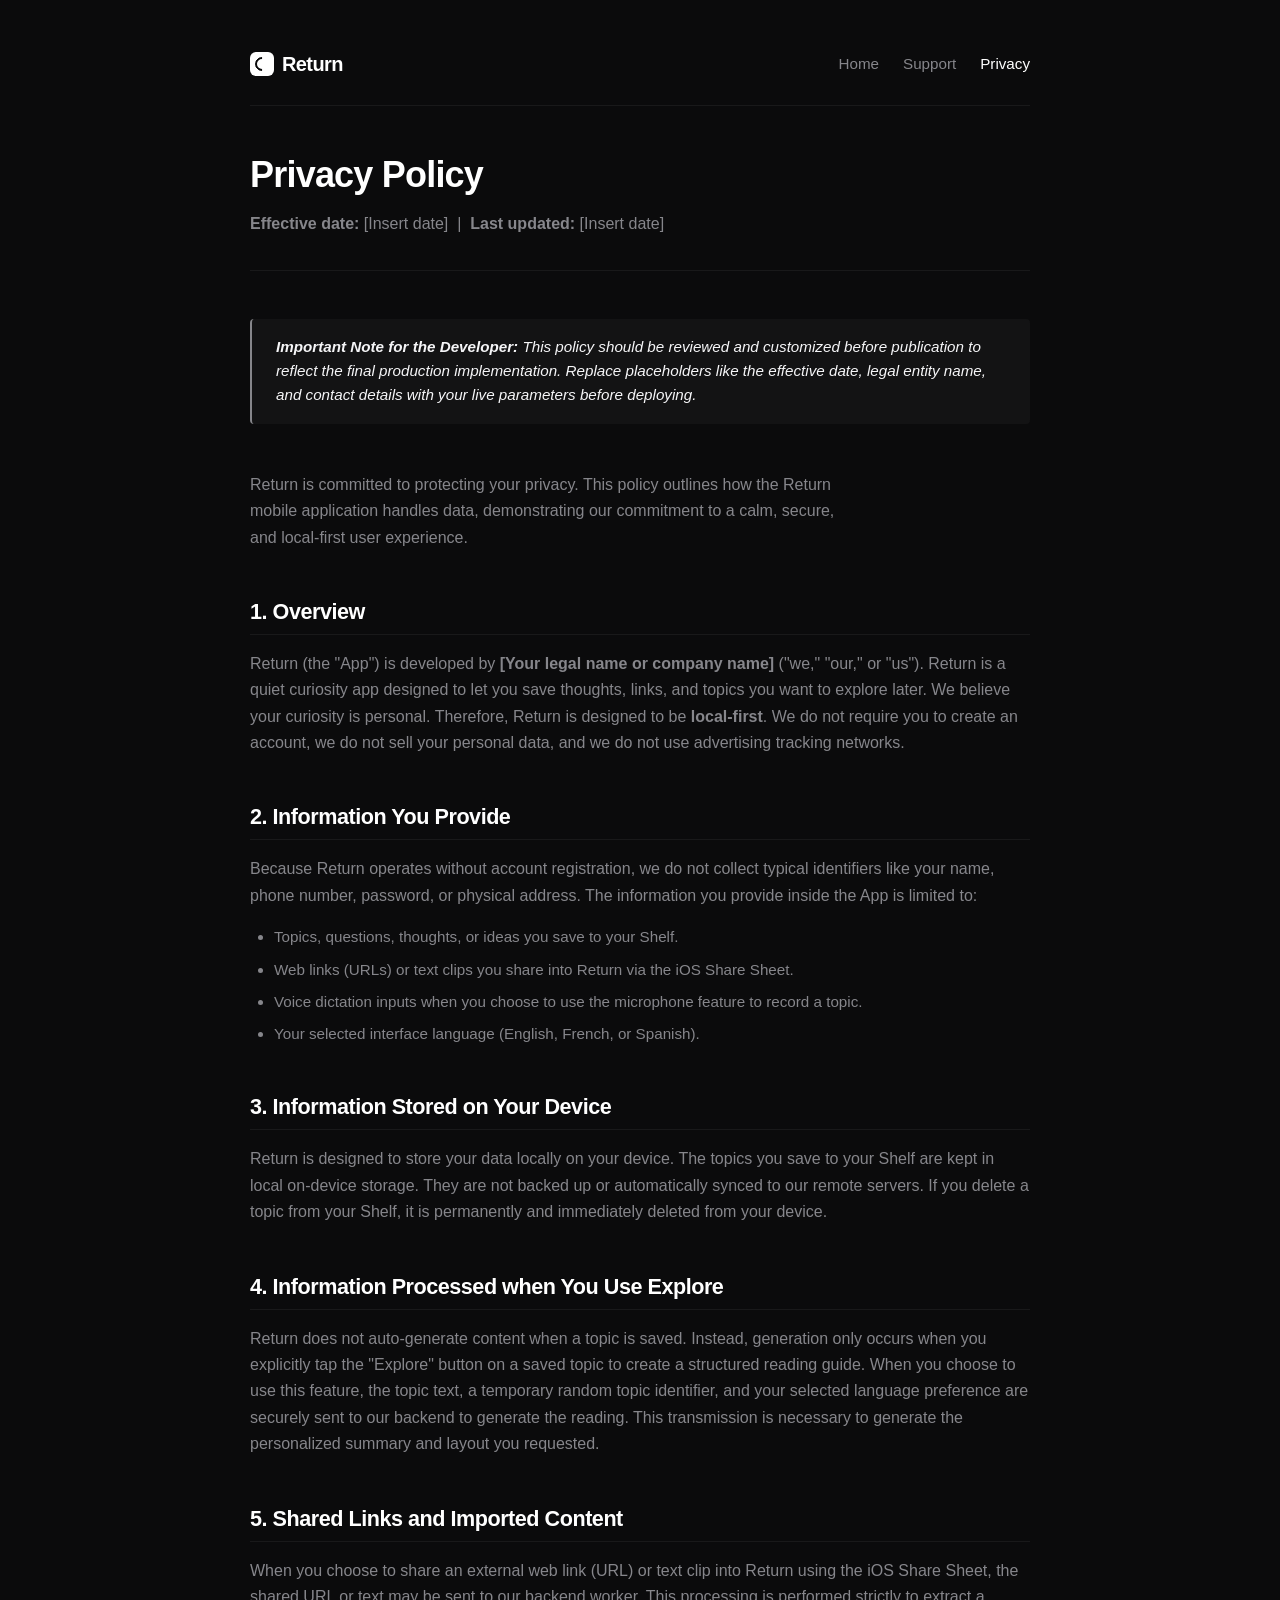
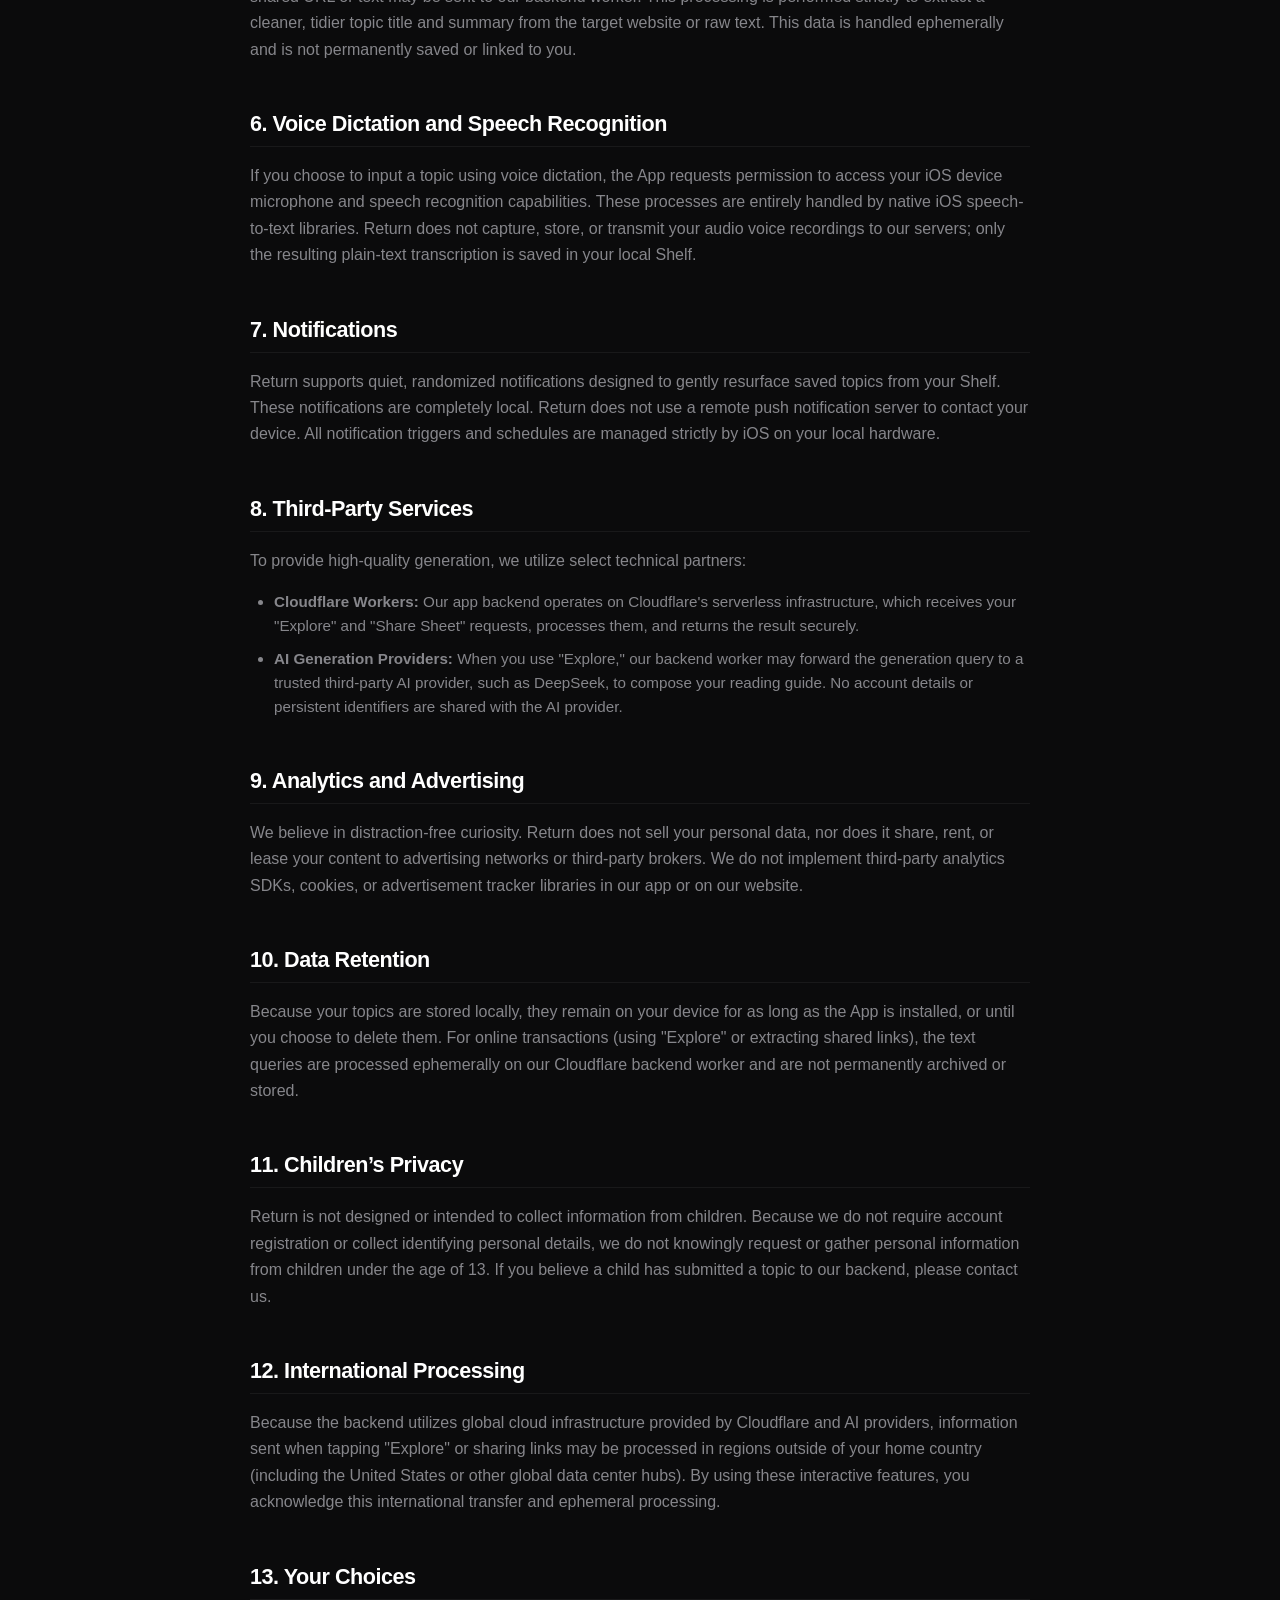
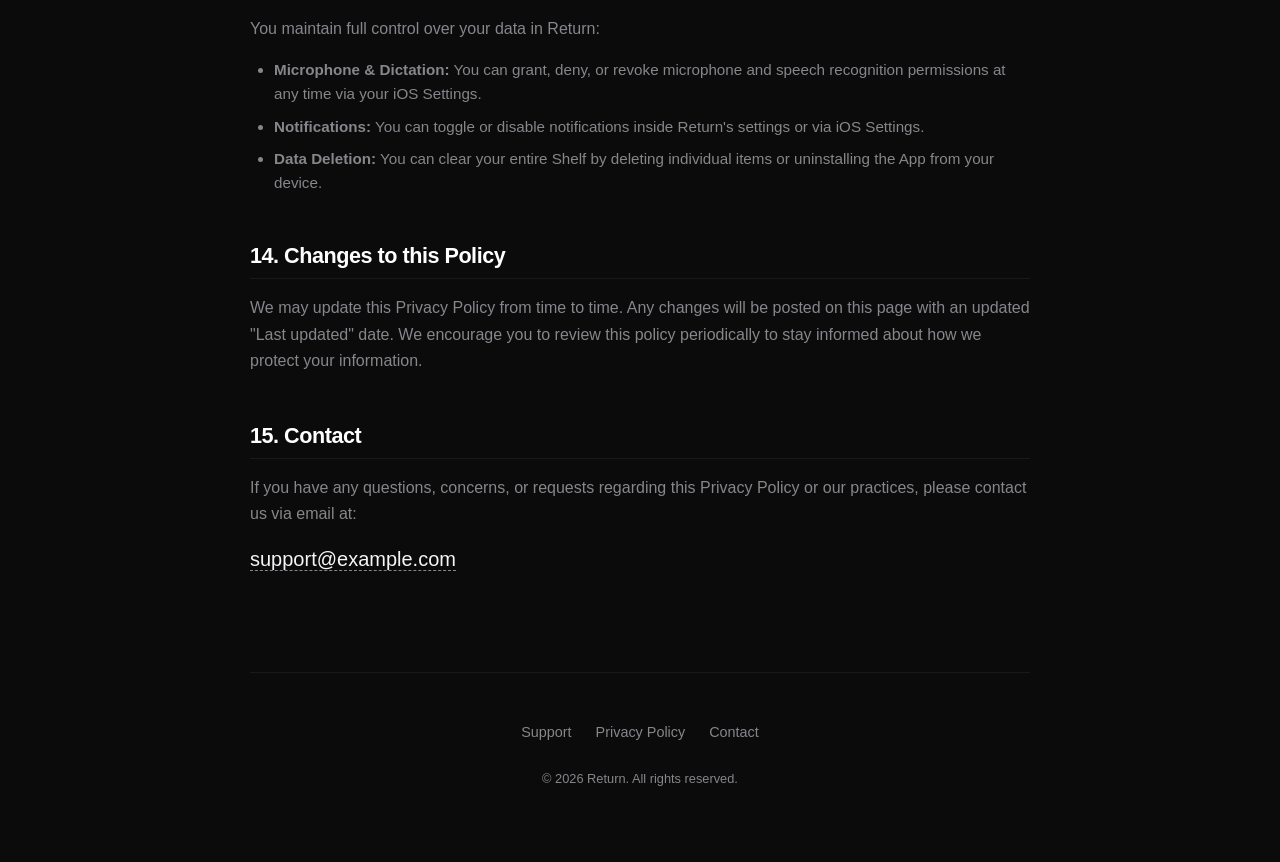
==== privacy/index.html @ 17166a68 "Initial commit: Return website setup" ====
<!DOCTYPE html>
<html lang="en">
<head>
  <meta charset="UTF-8">
  <meta name="viewport" content="width=device-width, initial-scale=1.0">
  <title>Privacy Policy — Return</title>
  
  <!-- SEO & Basic Metadata -->
  <meta name="description" content="Read the Privacy Policy for the Return app. Understand our local-first approach to saving topics, how dictation and notifications work, and when data is processed.">
  <meta name="theme-color" content="#0b0b0c">
  <link rel="stylesheet" href="../assets/styles.css">
  
  <!-- Open Graph / Facebook -->
  <meta property="og:type" content="website">
  <meta property="og:title" content="Privacy Policy — Return">
  <meta property="og:description" content="Read the Privacy Policy for the Return app. Understand our local-first approach to saving topics, how dictation and notifications work, and when data is processed.">
  <meta property="og:site_name" content="Return">
  
  <!-- Twitter -->
  <meta name="twitter:card" content="summary">
  <meta name="twitter:title" content="Privacy Policy — Return">
  <meta name="twitter:description" content="Read the Privacy Policy for the Return app. Understand our local-first approach to saving topics, how dictation and notifications work, and when data is processed.">
</head>
<body>

  <!-- Premium Header -->
  <header>
    <a href="../" class="logo" aria-label="Return Home">
      <span class="logo-icon" aria-hidden="true"></span>
      <span>Return</span>
    </a>
    <nav class="nav-links" aria-label="Main Navigation">
      <a href="../">Home</a>
      <a href="../support/">Support</a>
      <a href="./" class="active">Privacy</a>
    </nav>
  </header>

  <!-- Main Content Area -->
  <main>
    <article class="policy-content">
      <h1>Privacy Policy</h1>
      
      <div class="policy-meta">
        <p><strong>Effective date:</strong> [Insert date] &nbsp;|&nbsp; <strong>Last updated:</strong> [Insert date]</p>
      </div>

      <div class="policy-disclaimer">
        <strong>Important Note for the Developer:</strong> This policy should be reviewed and customized before publication to reflect the final production implementation. Replace placeholders like the effective date, legal entity name, and contact details with your live parameters before deploying.
      </div>

      <p class="lead">Return is committed to protecting your privacy. This policy outlines how the Return mobile application handles data, demonstrating our commitment to a calm, secure, and local-first user experience.</p>

      <!-- Section 1: Overview -->
      <section>
        <h2>1. Overview</h2>
        <p>Return (the "App") is developed by <strong>[Your legal name or company name]</strong> ("we," "our," or "us"). Return is a quiet curiosity app designed to let you save thoughts, links, and topics you want to explore later. We believe your curiosity is personal. Therefore, Return is designed to be <strong>local-first</strong>. We do not require you to create an account, we do not sell your personal data, and we do not use advertising tracking networks.</p>
      </section>

      <!-- Section 2: Information You Provide -->
      <section>
        <h2>2. Information You Provide</h2>
        <p>Because Return operates without account registration, we do not collect typical identifiers like your name, phone number, password, or physical address. The information you provide inside the App is limited to:</p>
        <ul>
          <li>Topics, questions, thoughts, or ideas you save to your Shelf.</li>
          <li>Web links (URLs) or text clips you share into Return via the iOS Share Sheet.</li>
          <li>Voice dictation inputs when you choose to use the microphone feature to record a topic.</li>
          <li>Your selected interface language (English, French, or Spanish).</li>
        </ul>
      </section>

      <!-- Section 3: Information Stored on Your Device -->
      <section>
        <h2>3. Information Stored on Your Device</h2>
        <p>Return is designed to store your data locally on your device. The topics you save to your Shelf are kept in local on-device storage. They are not backed up or automatically synced to our remote servers. If you delete a topic from your Shelf, it is permanently and immediately deleted from your device.</p>
      </section>

      <!-- Section 4: Information Processed when You Use Explore -->
      <section>
        <h2>4. Information Processed when You Use Explore</h2>
        <p>Return does not auto-generate content when a topic is saved. Instead, generation only occurs when you explicitly tap the "Explore" button on a saved topic to create a structured reading guide. When you choose to use this feature, the topic text, a temporary random topic identifier, and your selected language preference are securely sent to our backend to generate the reading. This transmission is necessary to generate the personalized summary and layout you requested.</p>
      </section>

      <!-- Section 5: Shared Links and Imported Content -->
      <section>
        <h2>5. Shared Links and Imported Content</h2>
        <p>When you choose to share an external web link (URL) or text clip into Return using the iOS Share Sheet, the shared URL or text may be sent to our backend worker. This processing is performed strictly to extract a cleaner, tidier topic title and summary from the target website or raw text. This data is handled ephemerally and is not permanently saved or linked to you.</p>
      </section>

      <!-- Section 6: Voice Dictation and Speech Recognition -->
      <section>
        <h2>6. Voice Dictation and Speech Recognition</h2>
        <p>If you choose to input a topic using voice dictation, the App requests permission to access your iOS device microphone and speech recognition capabilities. These processes are entirely handled by native iOS speech-to-text libraries. Return does not capture, store, or transmit your audio voice recordings to our servers; only the resulting plain-text transcription is saved in your local Shelf.</p>
      </section>

      <!-- Section 7: Notifications -->
      <section>
        <h2>7. Notifications</h2>
        <p>Return supports quiet, randomized notifications designed to gently resurface saved topics from your Shelf. These notifications are completely local. Return does not use a remote push notification server to contact your device. All notification triggers and schedules are managed strictly by iOS on your local hardware.</p>
      </section>

      <!-- Section 8: Third-Party Services -->
      <section>
        <h2>8. Third-Party Services</h2>
        <p>To provide high-quality generation, we utilize select technical partners:</p>
        <ul>
          <li><strong>Cloudflare Workers:</strong> Our app backend operates on Cloudflare's serverless infrastructure, which receives your "Explore" and "Share Sheet" requests, processes them, and returns the result securely.</li>
          <li><strong>AI Generation Providers:</strong> When you use "Explore," our backend worker may forward the generation query to a trusted third-party AI provider, such as DeepSeek, to compose your reading guide. No account details or persistent identifiers are shared with the AI provider.</li>
        </ul>
      </section>

      <!-- Section 9: Analytics and Advertising -->
      <section>
        <h2>9. Analytics and Advertising</h2>
        <p>We believe in distraction-free curiosity. Return does not sell your personal data, nor does it share, rent, or lease your content to advertising networks or third-party brokers. We do not implement third-party analytics SDKs, cookies, or advertisement tracker libraries in our app or on our website.</p>
      </section>

      <!-- Section 10: Data Retention -->
      <section>
        <h2>10. Data Retention</h2>
        <p>Because your topics are stored locally, they remain on your device for as long as the App is installed, or until you choose to delete them. For online transactions (using "Explore" or extracting shared links), the text queries are processed ephemerally on our Cloudflare backend worker and are not permanently archived or stored.</p>
      </section>

      <!-- Section 11: Children’s Privacy -->
      <section>
        <h2>11. Children’s Privacy</h2>
        <p>Return is not designed or intended to collect information from children. Because we do not require account registration or collect identifying personal details, we do not knowingly request or gather personal information from children under the age of 13. If you believe a child has submitted a topic to our backend, please contact us.</p>
      </section>

      <!-- Section 12: International Processing -->
      <section>
        <h2>12. International Processing</h2>
        <p>Because the backend utilizes global cloud infrastructure provided by Cloudflare and AI providers, information sent when tapping "Explore" or sharing links may be processed in regions outside of your home country (including the United States or other global data center hubs). By using these interactive features, you acknowledge this international transfer and ephemeral processing.</p>
      </section>

      <!-- Section 13: Your Choices -->
      <section>
        <h2>13. Your Choices</h2>
        <p>You maintain full control over your data in Return:</p>
        <ul>
          <li><strong>Microphone & Dictation:</strong> You can grant, deny, or revoke microphone and speech recognition permissions at any time via your iOS Settings.</li>
          <li><strong>Notifications:</strong> You can toggle or disable notifications inside Return's settings or via iOS Settings.</li>
          <li><strong>Data Deletion:</strong> You can clear your entire Shelf by deleting individual items or uninstalling the App from your device.</li>
        </ul>
      </section>

      <!-- Section 14: Changes to this Policy -->
      <section>
        <h2>14. Changes to this Policy</h2>
        <p>We may update this Privacy Policy from time to time. Any changes will be posted on this page with an updated "Last updated" date. We encourage you to review this policy periodically to stay informed about how we protect your information.</p>
      </section>

      <!-- Section 15: Contact -->
      <section>
        <h2>15. Contact</h2>
        <p>If you have any questions, concerns, or requests regarding this Privacy Policy or our practices, please contact us via email at:</p>
        <p><a href="mailto:support@example.com" class="contact-email">support@example.com</a></p>
      </section>
    </article>
  </main>

  <!-- Footer -->
  <footer>
    <nav class="footer-links" aria-label="Footer Navigation">
      <a href="../support/">Support</a>
      <a href="./">Privacy Policy</a>
      <a href="mailto:support@example.com">Contact</a>
    </nav>
    <p class="copyright">&copy; 2026 Return. All rights reserved.</p>
  </footer>

</body>
</html>
---- assets/styles.css ----
/*
 * Return App - Unified Premium Stylesheet
 * Calm, minimal, editorial design system
 * Dark mode first, system-font based, highly readable.
 */

:root {
  /* Color Palette */
  --bg-color: #0b0b0c;
  --text-color: #f5f5f7;
  --text-muted: #86868b;
  --card-bg: #141416;
  --border-color: rgba(255, 255, 255, 0.06);
  --border-hover-color: rgba(255, 255, 255, 0.12);
  --link-color: #f5f5f7;
  --link-hover-color: #a1a1a6;
  --accent-color: #ffffff;
  
  /* Layout Metrics */
  --max-width: 780px;
  --border-radius: 16px;
  --spacing-xs: 8px;
  --spacing-sm: 16px;
  --spacing-md: 24px;
  --spacing-lg: 48px;
  --spacing-xl: 80px;
  
  /* Typography Stack */
  --font-stack: -apple-system, BlinkMacSystemFont, "SF Pro Display", "SF Pro Text", "Segoe UI", Roboto, Helvetica, Arial, sans-serif;
  --font-serif: Georgia, serif;
}

/* CSS Reset */
*, *::before, *::after {
  box-sizing: border-box;
  margin: 0;
  padding: 0;
}

html {
  font-family: var(--font-stack);
  background-color: var(--bg-color);
  color: var(--text-color);
  line-height: 1.6;
  -webkit-font-smoothing: antialiased;
  -moz-osx-font-smoothing: grayscale;
  scroll-behavior: smooth;
  text-rendering: optimizeLegibility;
}

body {
  min-height: 100vh;
  display: flex;
  flex-direction: column;
  padding: 0 var(--spacing-md);
}

/* Base Semantic Layout */
header, main, footer {
  width: 100%;
  max-width: var(--max-width);
  margin-left: auto;
  margin-right: auto;
}

header {
  padding-top: var(--spacing-lg);
  padding-bottom: var(--spacing-md);
  display: flex;
  align-items: center;
  justify-content: space-between;
  border-bottom: 1px solid var(--border-color);
}

main {
  flex: 1;
  padding-top: var(--spacing-lg);
  padding-bottom: var(--spacing-lg);
}

footer {
  padding-top: var(--spacing-lg);
  padding-bottom: var(--spacing-lg);
  border-top: 1px solid var(--border-color);
  display: flex;
  flex-direction: column;
  gap: var(--spacing-md);
  align-items: center;
  text-align: center;
}

/* Typography elements */
h1, h2, h3, h4 {
  font-weight: 600;
  letter-spacing: -0.022em;
  color: var(--accent-color);
}

h1 {
  font-size: 2.25rem;
  line-height: 1.15;
  margin-bottom: var(--spacing-sm);
}

h2 {
  font-size: 1.5rem;
  line-height: 1.25;
  margin-top: var(--spacing-lg);
  margin-bottom: var(--spacing-sm);
}

h3 {
  font-size: 1.15rem;
  line-height: 1.3;
  margin-bottom: var(--spacing-xs);
}

p {
  color: var(--text-muted);
  font-size: 1.05rem;
  margin-bottom: var(--spacing-md);
}

/* Custom editorial style for body paragraphs */
.lead {
  font-size: 1.2rem;
  line-height: 1.5;
  color: var(--text-color);
  font-weight: 400;
  max-width: 600px;
}

/* Interactive Navigation Link Styles */
a {
  color: var(--link-color);
  text-decoration: none;
  transition: color 0.2s ease, border-color 0.2s ease;
  border-bottom: 1px solid transparent;
}

a:hover {
  color: var(--link-hover-color);
}

/* Logo styling */
.logo {
  font-weight: 600;
  font-size: 1.25rem;
  color: var(--accent-color);
  letter-spacing: -0.03em;
  display: flex;
  align-items: center;
  gap: var(--spacing-xs);
}

.logo-icon {
  width: 24px;
  height: 24px;
  background-color: var(--accent-color);
  border-radius: 6px;
  display: inline-block;
  position: relative;
}

/* Minimal curved arrow inside logo representing "Return" */
.logo-icon::after {
  content: "";
  position: absolute;
  top: 5px;
  left: 5px;
  width: 14px;
  height: 14px;
  border: 2px solid var(--bg-color);
  border-right-color: transparent;
  border-bottom-color: transparent;
  border-radius: 50%;
  transform: rotate(-45deg);
}

.nav-links {
  display: flex;
  gap: var(--spacing-md);
  font-size: 0.95rem;
}

.nav-links a {
  color: var(--text-muted);
}

.nav-links a.active, .nav-links a:hover {
  color: var(--accent-color);
}

/* Feature grid and cards */
.hero {
  margin-bottom: var(--spacing-xl);
}

.hero h1 {
  font-size: 3rem;
  font-weight: 700;
  margin-bottom: var(--spacing-md);
  letter-spacing: -0.04em;
}

.feature-grid {
  display: grid;
  grid-template-columns: 1fr;
  gap: var(--spacing-md);
  margin-top: var(--spacing-lg);
}

@media (min-width: 640px) {
  .feature-grid {
    grid-template-columns: repeat(3, 1fr);
  }
}

.card {
  background-color: var(--card-bg);
  border: 1px solid var(--border-color);
  border-radius: var(--border-radius);
  padding: var(--spacing-md);
  transition: transform 0.25s cubic-bezier(0.16, 1, 0.3, 1), border-color 0.25s ease;
  display: flex;
  flex-direction: column;
  gap: var(--spacing-xs);
}

.card:hover {
  border-color: var(--border-hover-color);
  transform: translateY(-2px);
}

.card h3 {
  margin-bottom: 4px;
  color: var(--accent-color);
}

.card p {
  font-size: 0.95rem;
  margin-bottom: 0;
}

/* Contact Info Box */
.contact-banner {
  background-color: var(--card-bg);
  border: 1px solid var(--border-color);
  border-radius: var(--border-radius);
  padding: var(--spacing-md) var(--spacing-lg);
  margin-top: var(--spacing-md);
  margin-bottom: var(--spacing-lg);
  text-align: center;
}

.contact-banner h2 {
  margin-top: 0;
  font-size: 1.35rem;
}

.contact-email {
  font-size: 1.25rem;
  font-weight: 500;
  border-bottom: 1px dashed var(--text-muted);
}

/* FAQ Layout (Editorial Accordion/List) */
.faq-list {
  display: flex;
  flex-direction: column;
  gap: var(--spacing-md);
  margin-top: var(--spacing-lg);
}

.faq-item {
  border-bottom: 1px solid var(--border-color);
  padding-bottom: var(--spacing-md);
}

.faq-item:last-child {
  border-bottom: none;
}

.faq-item h3 {
  font-size: 1.15rem;
  margin-bottom: var(--spacing-xs);
  color: var(--accent-color);
}

.faq-item p {
  font-size: 1rem;
  margin-bottom: 0;
}

/* Document/Policy Layout */
.policy-meta {
  font-size: 0.9rem;
  color: var(--text-muted);
  margin-bottom: var(--spacing-lg);
  border-bottom: 1px solid var(--border-color);
  padding-bottom: var(--spacing-sm);
}

.policy-content section {
  margin-bottom: var(--spacing-lg);
}

.policy-content h2 {
  font-size: 1.35rem;
  margin-top: var(--spacing-lg);
  border-bottom: 1px solid var(--border-color);
  padding-bottom: var(--spacing-xs);
}

.policy-content p {
  font-size: 1rem;
  margin-bottom: var(--spacing-sm);
  color: var(--text-muted);
  line-height: 1.65;
}

.policy-content ul {
  margin-left: var(--spacing-md);
  margin-bottom: var(--spacing-md);
  color: var(--text-muted);
}

.policy-content li {
  margin-bottom: var(--spacing-xs);
  font-size: 0.95rem;
}

.policy-disclaimer {
  background-color: rgba(229, 229, 234, 0.03);
  border-left: 2px solid var(--text-muted);
  padding: var(--spacing-sm) var(--spacing-md);
  border-radius: 4px;
  font-style: italic;
  font-size: 0.95rem;
  margin-bottom: var(--spacing-lg);
}

/* 404 Styling */
.not-found {
  text-align: center;
  padding: var(--spacing-xl) 0;
  display: flex;
  flex-direction: column;
  align-items: center;
  justify-content: center;
}

.not-found h1 {
  font-size: 4rem;
  font-weight: 700;
  margin-bottom: var(--spacing-xs);
}

.not-found p {
  max-width: 400px;
  margin-bottom: var(--spacing-lg);
}

.btn {
  display: inline-block;
  background-color: var(--accent-color);
  color: var(--bg-color);
  font-weight: 500;
  padding: 12px 24px;
  border-radius: var(--border-radius);
  transition: opacity 0.2s ease, transform 0.2s ease;
}

.btn:hover {
  opacity: 0.9;
  color: var(--bg-color);
  transform: scale(0.98);
}

/* Footer layout details */
.footer-links {
  display: flex;
  gap: var(--spacing-md);
  font-size: 0.9rem;
}

.footer-links a {
  color: var(--text-muted);
}

.footer-links a:hover {
  color: var(--accent-color);
}

.copyright {
  font-size: 0.8rem;
  color: var(--text-muted);
}
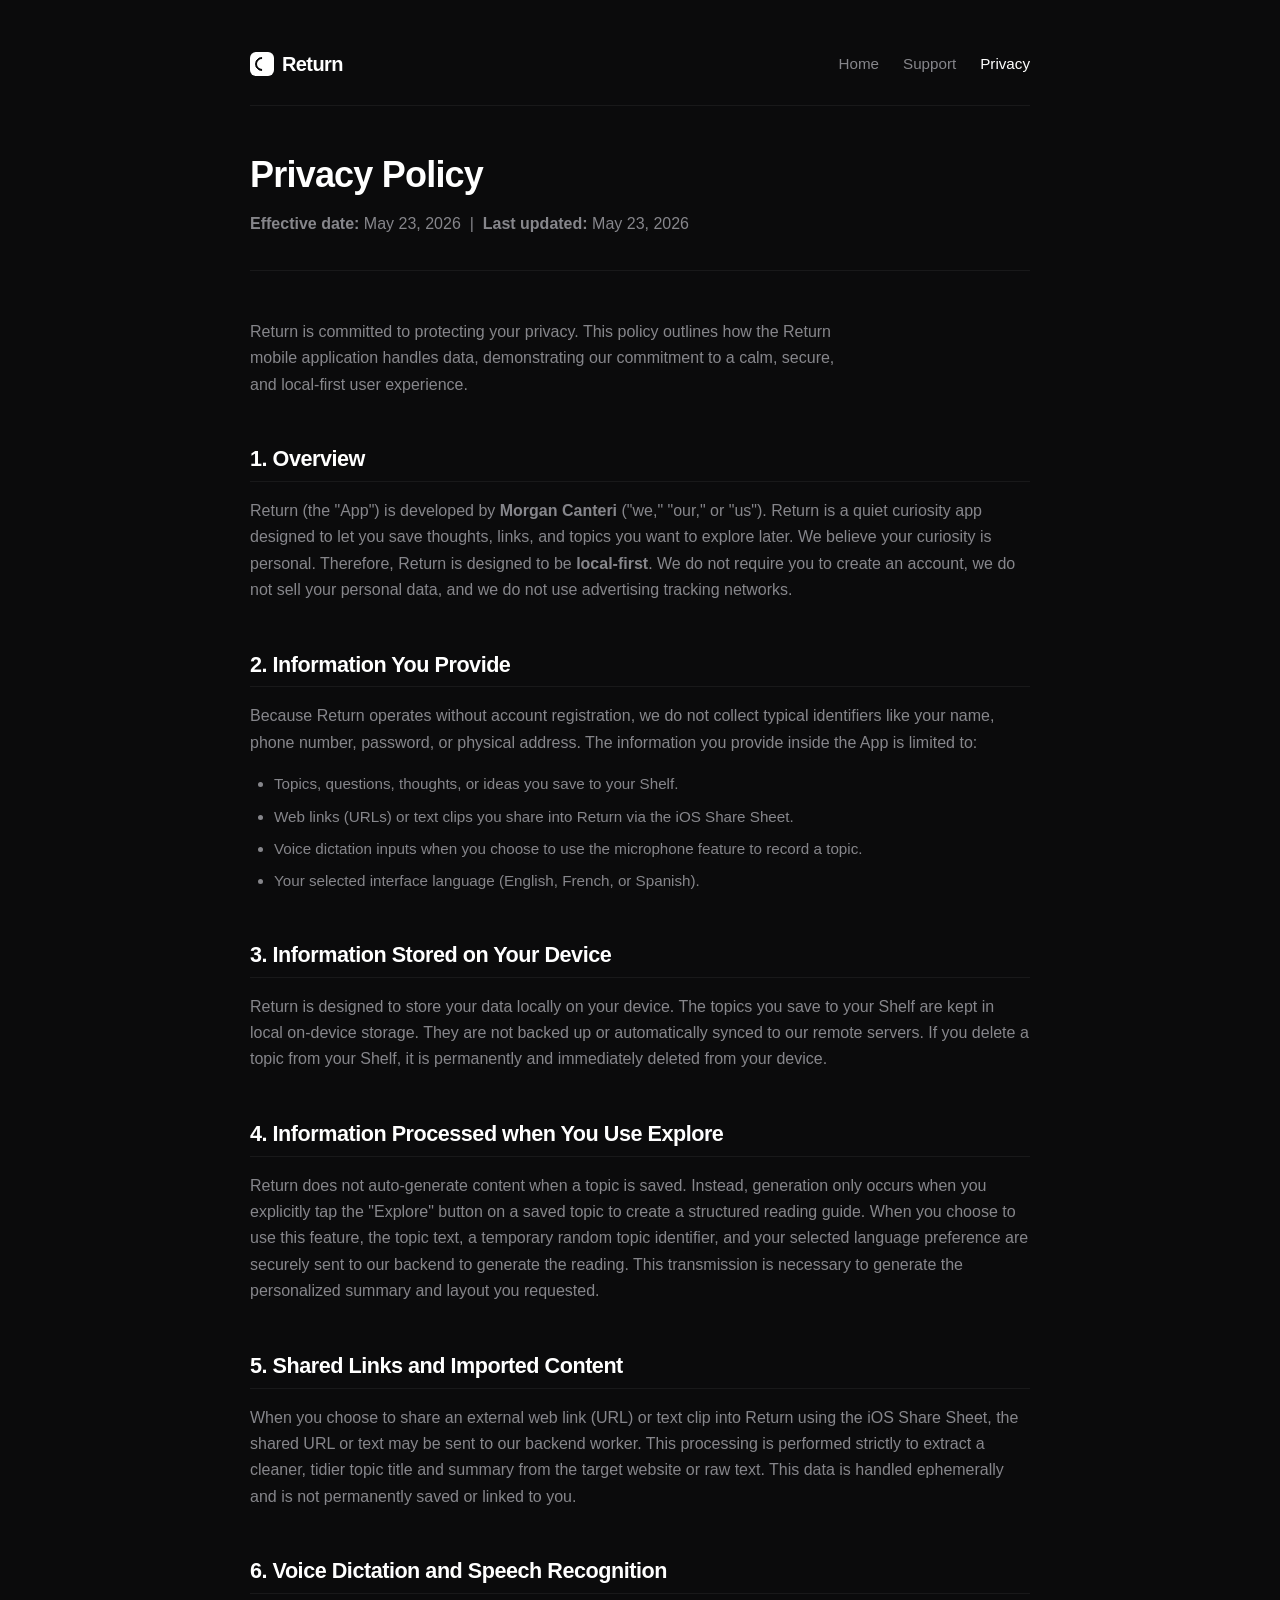
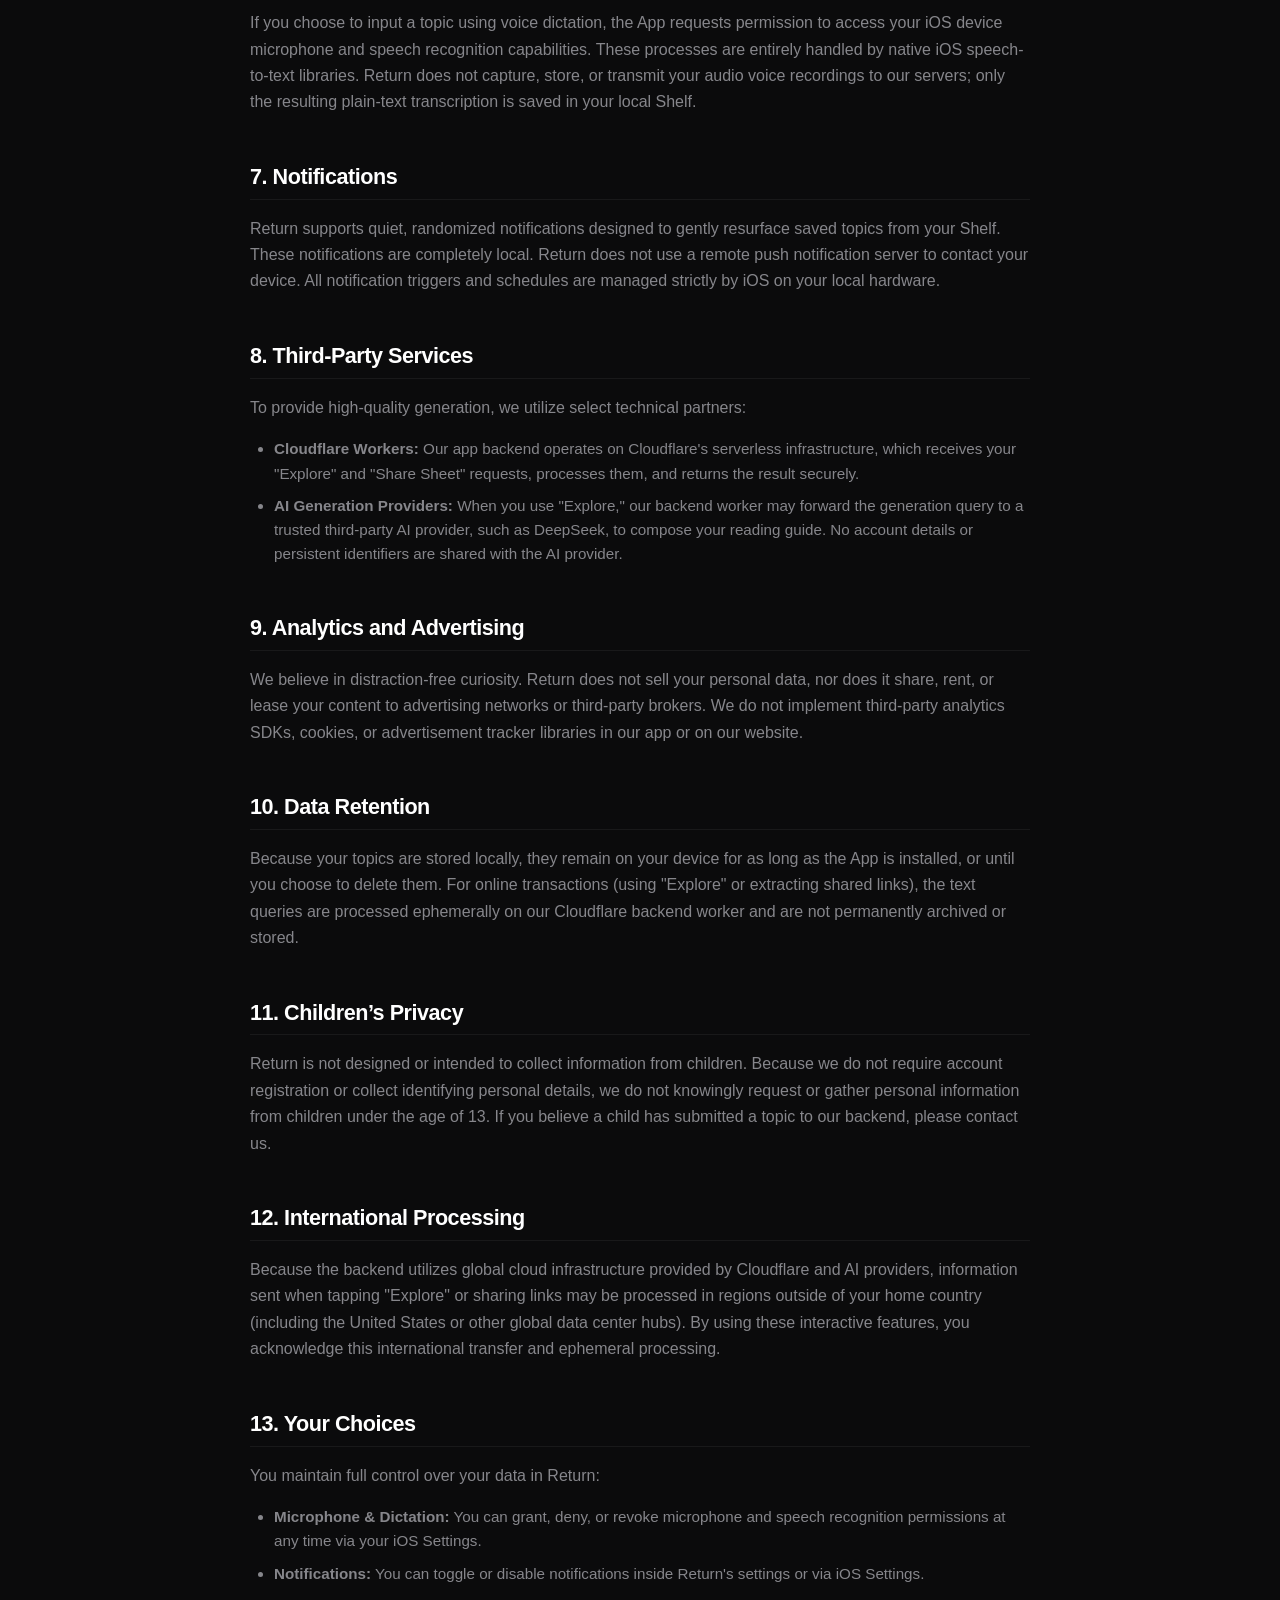
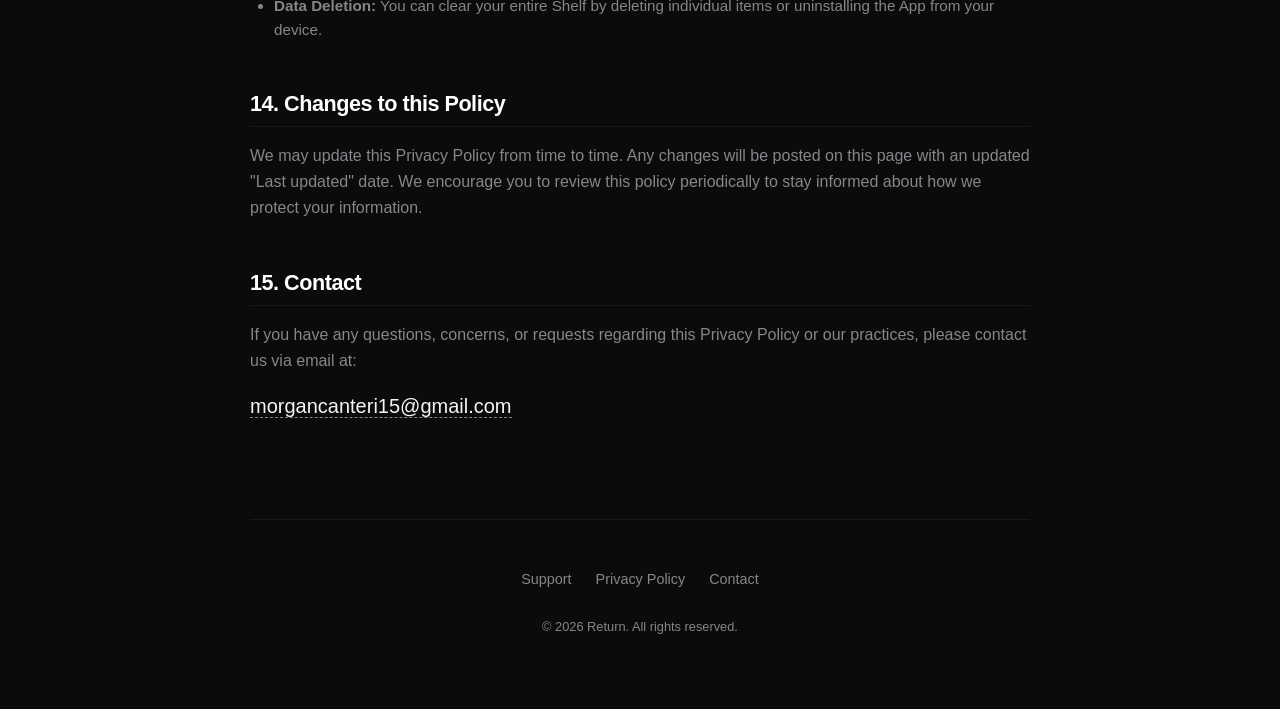
==== commit 02b12762: "Update placeholders with official details" ====
--- a/privacy/index.html
+++ b/privacy/index.html
@@ -42,11 +42,7 @@
       <h1>Privacy Policy</h1>
       
       <div class="policy-meta">
-        <p><strong>Effective date:</strong> [Insert date] &nbsp;|&nbsp; <strong>Last updated:</strong> [Insert date]</p>
-      </div>
-
-      <div class="policy-disclaimer">
-        <strong>Important Note for the Developer:</strong> This policy should be reviewed and customized before publication to reflect the final production implementation. Replace placeholders like the effective date, legal entity name, and contact details with your live parameters before deploying.
+        <p><strong>Effective date:</strong> May 23, 2026 &nbsp;|&nbsp; <strong>Last updated:</strong> May 23, 2026</p>
       </div>
 
       <p class="lead">Return is committed to protecting your privacy. This policy outlines how the Return mobile application handles data, demonstrating our commitment to a calm, secure, and local-first user experience.</p>
@@ -54,7 +50,7 @@
       <!-- Section 1: Overview -->
       <section>
         <h2>1. Overview</h2>
-        <p>Return (the "App") is developed by <strong>[Your legal name or company name]</strong> ("we," "our," or "us"). Return is a quiet curiosity app designed to let you save thoughts, links, and topics you want to explore later. We believe your curiosity is personal. Therefore, Return is designed to be <strong>local-first</strong>. We do not require you to create an account, we do not sell your personal data, and we do not use advertising tracking networks.</p>
+        <p>Return (the "App") is developed by <strong>Morgan Canteri</strong> ("we," "our," or "us"). Return is a quiet curiosity app designed to let you save thoughts, links, and topics you want to explore later. We believe your curiosity is personal. Therefore, Return is designed to be <strong>local-first</strong>. We do not require you to create an account, we do not sell your personal data, and we do not use advertising tracking networks.</p>
       </section>
 
       <!-- Section 2: Information You Provide -->
@@ -154,7 +150,7 @@
       <section>
         <h2>15. Contact</h2>
         <p>If you have any questions, concerns, or requests regarding this Privacy Policy or our practices, please contact us via email at:</p>
-        <p><a href="mailto:support@example.com" class="contact-email">support@example.com</a></p>
+        <p><a href="mailto:morgancanteri15@gmail.com" class="contact-email">morgancanteri15@gmail.com</a></p>
       </section>
     </article>
   </main>
@@ -164,7 +160,7 @@
     <nav class="footer-links" aria-label="Footer Navigation">
       <a href="../support/">Support</a>
       <a href="./">Privacy Policy</a>
-      <a href="mailto:support@example.com">Contact</a>
+      <a href="mailto:morgancanteri15@gmail.com">Contact</a>
     </nav>
     <p class="copyright">&copy; 2026 Return. All rights reserved.</p>
   </footer>
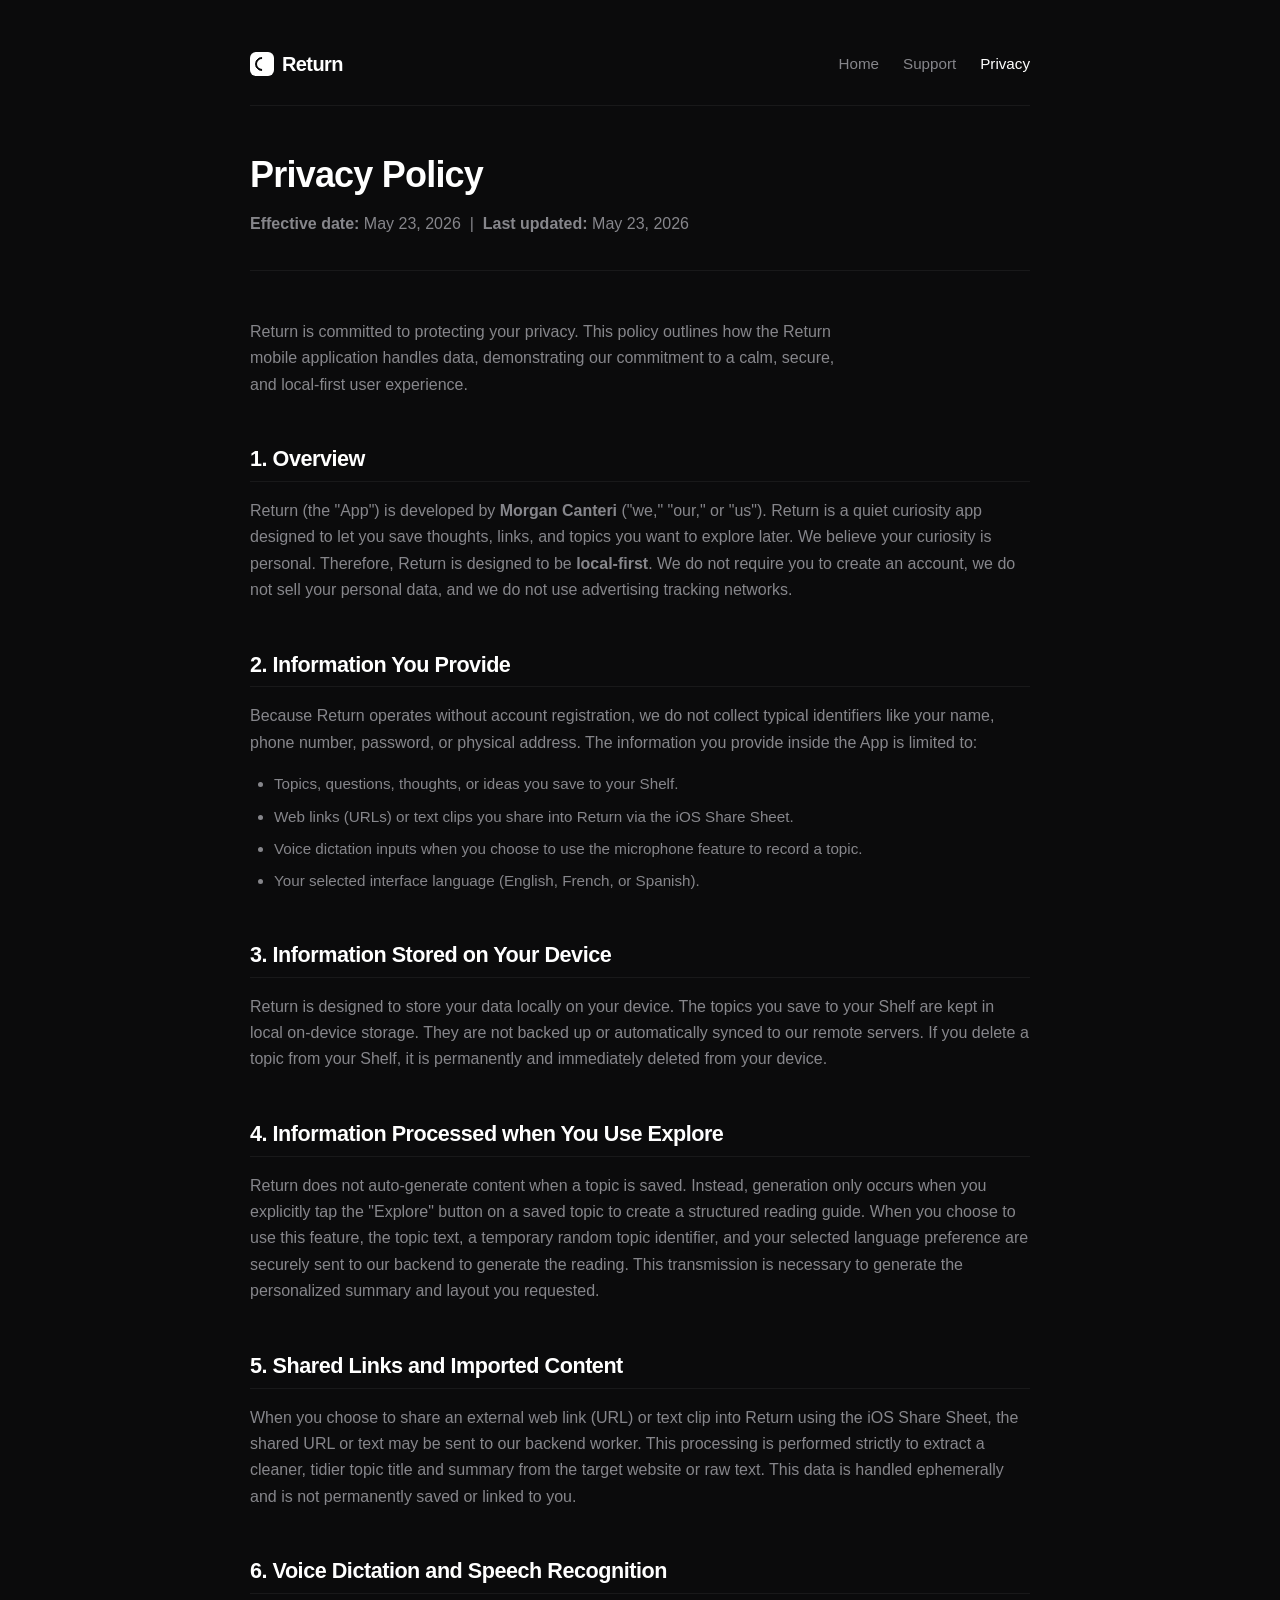
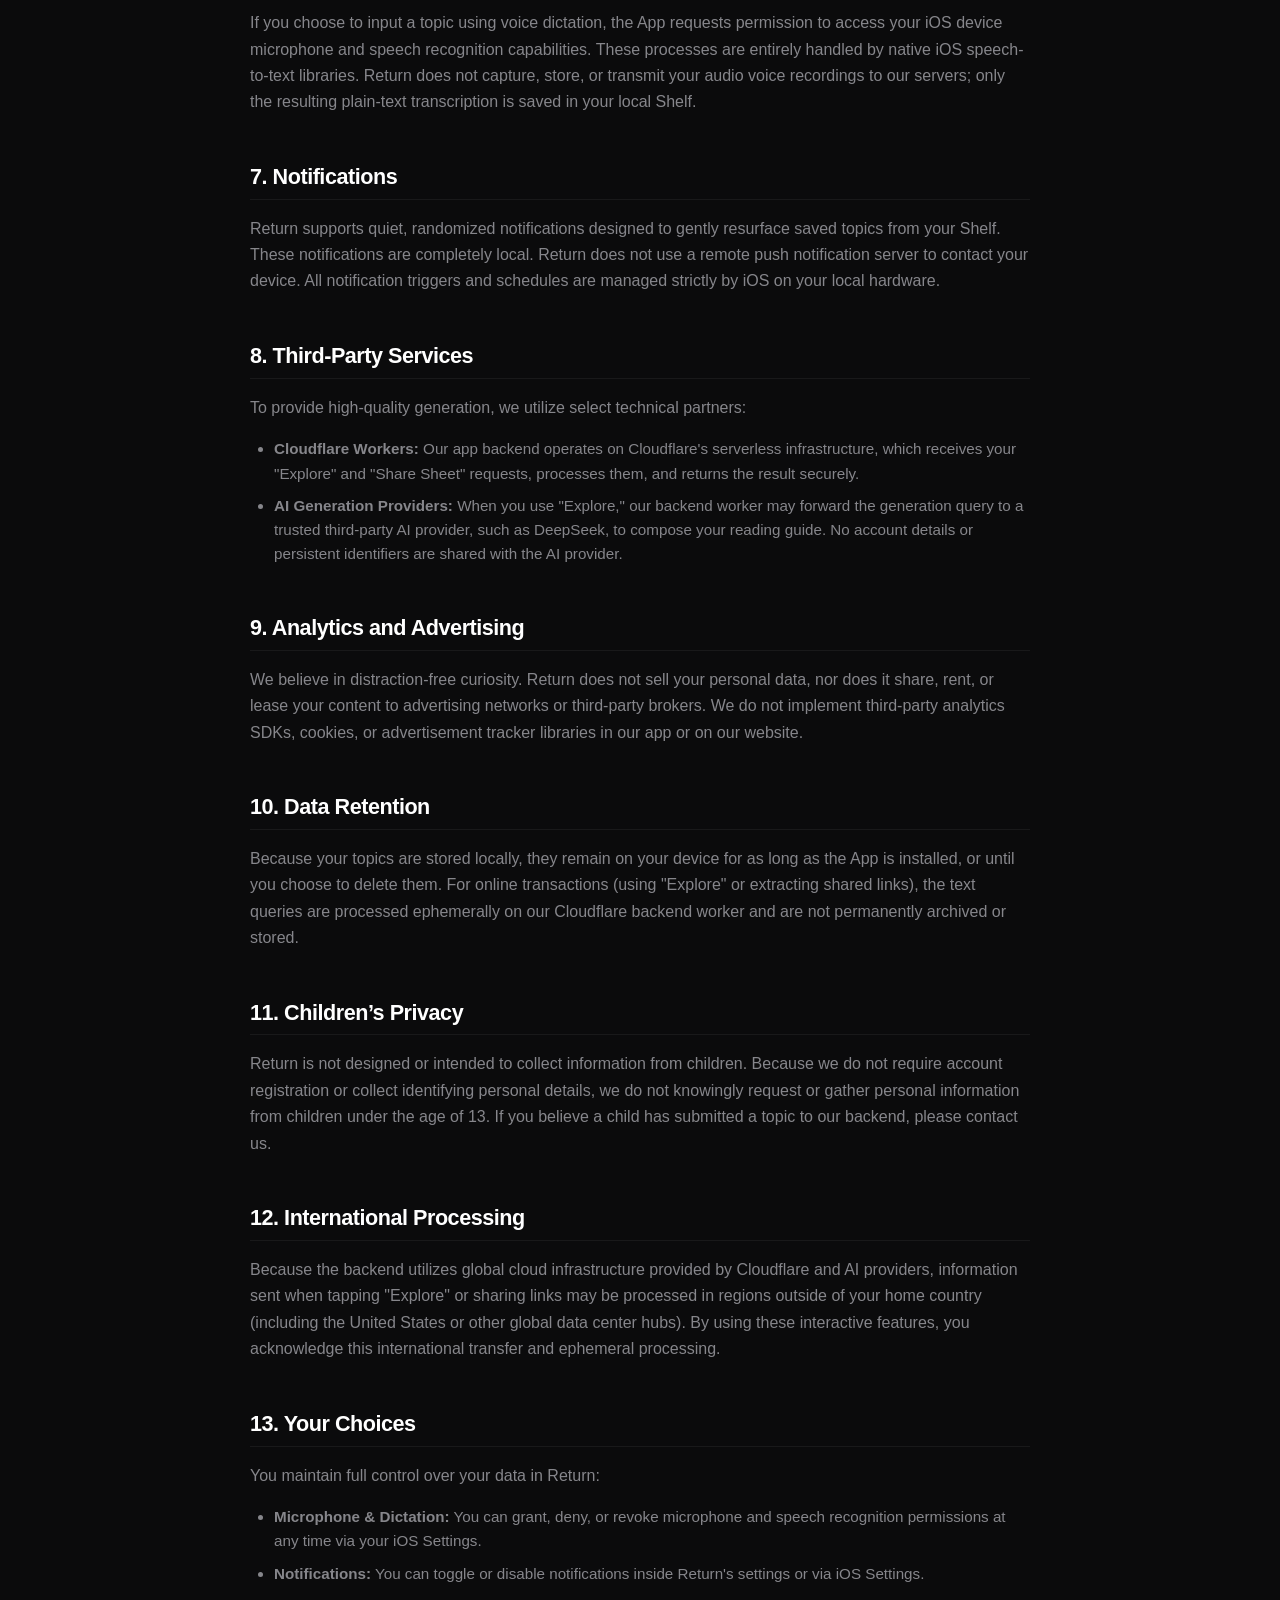
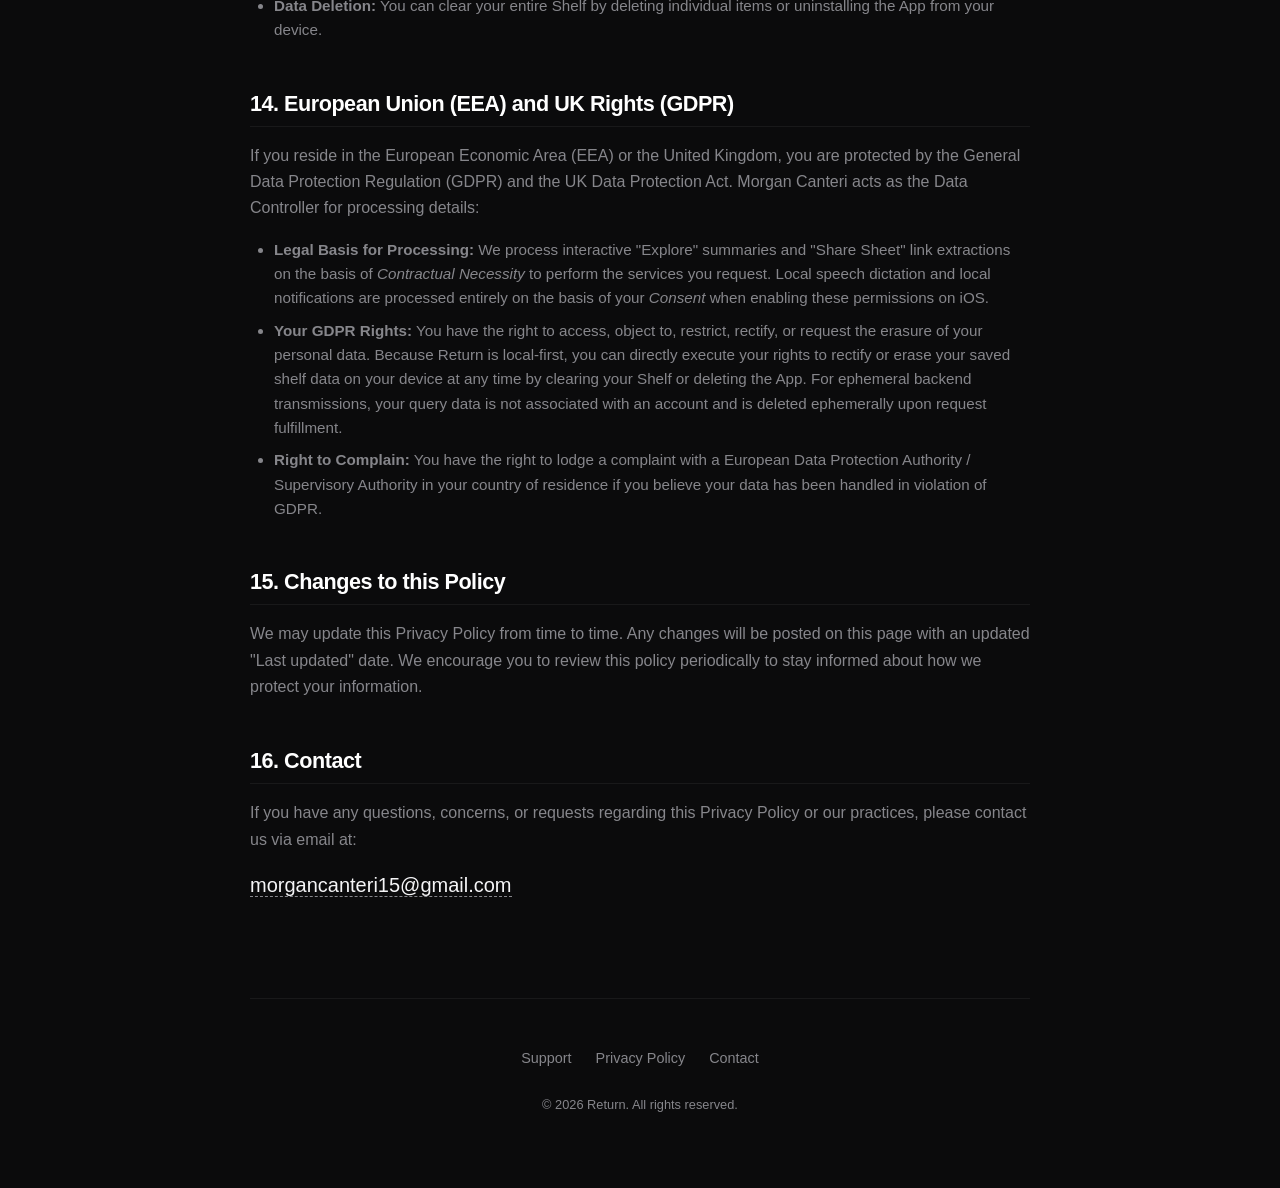
==== commit e7f46c8a: "Add European GDPR compliance details" ====
--- a/privacy/index.html
+++ b/privacy/index.html
@@ -140,15 +140,26 @@
         </ul>
       </section>
 
-      <!-- Section 14: Changes to this Policy -->
+      <!-- Section 14: European Union (EEA) and UK Rights (GDPR) -->
       <section>
-        <h2>14. Changes to this Policy</h2>
+        <h2>14. European Union (EEA) and UK Rights (GDPR)</h2>
+        <p>If you reside in the European Economic Area (EEA) or the United Kingdom, you are protected by the General Data Protection Regulation (GDPR) and the UK Data Protection Act. Morgan Canteri acts as the Data Controller for processing details:</p>
+        <ul>
+          <li><strong>Legal Basis for Processing:</strong> We process interactive "Explore" summaries and "Share Sheet" link extractions on the basis of <em>Contractual Necessity</em> to perform the services you request. Local speech dictation and local notifications are processed entirely on the basis of your <em>Consent</em> when enabling these permissions on iOS.</li>
+          <li><strong>Your GDPR Rights:</strong> You have the right to access, object to, restrict, rectify, or request the erasure of your personal data. Because Return is local-first, you can directly execute your rights to rectify or erase your saved shelf data on your device at any time by clearing your Shelf or deleting the App. For ephemeral backend transmissions, your query data is not associated with an account and is deleted ephemerally upon request fulfillment.</li>
+          <li><strong>Right to Complain:</strong> You have the right to lodge a complaint with a European Data Protection Authority / Supervisory Authority in your country of residence if you believe your data has been handled in violation of GDPR.</li>
+        </ul>
+      </section>
+
+      <!-- Section 15: Changes to this Policy -->
+      <section>
+        <h2>15. Changes to this Policy</h2>
         <p>We may update this Privacy Policy from time to time. Any changes will be posted on this page with an updated "Last updated" date. We encourage you to review this policy periodically to stay informed about how we protect your information.</p>
       </section>
 
-      <!-- Section 15: Contact -->
+      <!-- Section 16: Contact -->
       <section>
-        <h2>15. Contact</h2>
+        <h2>16. Contact</h2>
         <p>If you have any questions, concerns, or requests regarding this Privacy Policy or our practices, please contact us via email at:</p>
         <p><a href="mailto:morgancanteri15@gmail.com" class="contact-email">morgancanteri15@gmail.com</a></p>
       </section>
